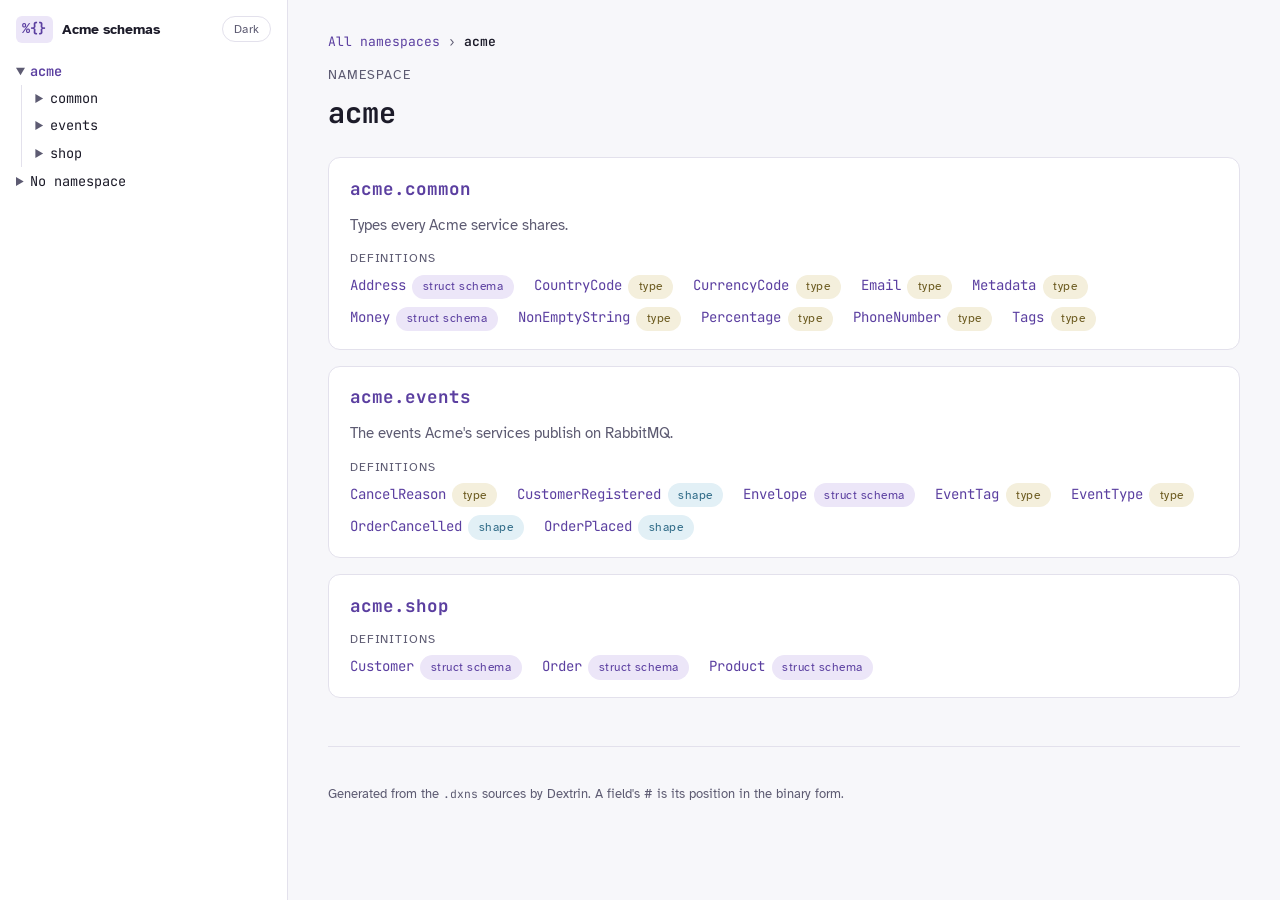
==== example/doc/acme/index.html @ 808d580c "Merge branch 'feat/schema-docs' into develop" ====
<!doctype html>
<html lang="en">
<head>
<meta charset="utf-8">
<meta name="viewport" content="width=device-width, initial-scale=1, viewport-fit=cover">
<meta name="claude:viewport-fit-sides" content="cover">
<title>acme · Acme schemas</title>
<link rel="preconnect" href="https://fonts.googleapis.com">
<link rel="preconnect" href="https://fonts.gstatic.com" crossorigin>
<link rel="stylesheet" href="https://fonts.googleapis.com/css2?family=Atkinson+Hyperlegible:ital,wght@0,400;0,700;1,400&family=JetBrains+Mono:wght@400;600&display=swap">
<link rel="stylesheet" href="../style.css">
<script>try { var t = localStorage.getItem("dextrin-docs-theme"); if (t === "light" || t === "dark") document.documentElement.setAttribute("data-theme", t); } catch (e) {}</script>
</head>
<body>
<div class="layout">
  <nav class="sidebar" aria-label="All namespaces and definitions">
    <div class="sidebar-head">
      <a class="brand" href="../index.html"><span class="brand-mark" aria-hidden="true">%{}</span>Acme schemas</a>
      <button class="theme-toggle" type="button" id="theme-toggle" aria-label="Switch between light and dark">Dark</button>
    </div>
    <details class="sidebar-toggle" open>
      <summary>Browse</summary>
      <ul class="tree"><li><details open><summary><a href="../acme/index.html" aria-current="page">acme</a></summary><ul><li><details><summary><a href="../acme/common/index.html">common</a></summary><ul><li class="def-leaf"><a href="../acme/common/index.html#Address"><span class="dot dot-schema" aria-hidden="true"></span>Address</a></li><li class="def-leaf"><a href="../acme/common/index.html#CountryCode"><span class="dot dot-type" aria-hidden="true"></span>CountryCode</a></li><li class="def-leaf"><a href="../acme/common/index.html#CurrencyCode"><span class="dot dot-type" aria-hidden="true"></span>CurrencyCode</a></li><li class="def-leaf"><a href="../acme/common/index.html#Email"><span class="dot dot-type" aria-hidden="true"></span>Email</a></li><li class="def-leaf"><a href="../acme/common/index.html#Metadata"><span class="dot dot-type" aria-hidden="true"></span>Metadata</a></li><li class="def-leaf"><a href="../acme/common/index.html#Money"><span class="dot dot-schema" aria-hidden="true"></span>Money</a></li><li class="def-leaf"><a href="../acme/common/index.html#NonEmptyString"><span class="dot dot-type" aria-hidden="true"></span>NonEmptyString</a></li><li class="def-leaf"><a href="../acme/common/index.html#Percentage"><span class="dot dot-type" aria-hidden="true"></span>Percentage</a></li><li class="def-leaf"><a href="../acme/common/index.html#PhoneNumber"><span class="dot dot-type" aria-hidden="true"></span>PhoneNumber</a></li><li class="def-leaf"><a href="../acme/common/index.html#Tags"><span class="dot dot-type" aria-hidden="true"></span>Tags</a></li></ul></details></li><li><details><summary><a href="../acme/events/index.html">events</a></summary><ul><li class="def-leaf"><a href="../acme/events/index.html#CancelReason"><span class="dot dot-type" aria-hidden="true"></span>CancelReason</a></li><li class="def-leaf"><a href="../acme/events/index.html#CustomerRegistered"><span class="dot dot-shape" aria-hidden="true"></span>CustomerRegistered</a></li><li class="def-leaf"><a href="../acme/events/index.html#Envelope"><span class="dot dot-schema" aria-hidden="true"></span>Envelope</a></li><li class="def-leaf"><a href="../acme/events/index.html#EventTag"><span class="dot dot-type" aria-hidden="true"></span>EventTag</a></li><li class="def-leaf"><a href="../acme/events/index.html#EventType"><span class="dot dot-type" aria-hidden="true"></span>EventType</a></li><li class="def-leaf"><a href="../acme/events/index.html#OrderCancelled"><span class="dot dot-shape" aria-hidden="true"></span>OrderCancelled</a></li><li class="def-leaf"><a href="../acme/events/index.html#OrderPlaced"><span class="dot dot-shape" aria-hidden="true"></span>OrderPlaced</a></li></ul></details></li><li><details><summary><a href="../acme/shop/index.html">shop</a></summary><ul><li class="def-leaf"><a href="../acme/shop/index.html#Customer"><span class="dot dot-schema" aria-hidden="true"></span>Customer</a></li><li class="def-leaf"><a href="../acme/shop/index.html#Order"><span class="dot dot-schema" aria-hidden="true"></span>Order</a><ul><li class="def-leaf"><a href="../acme/shop/index.html#Order.OrderLine"><span class="dot dot-schema" aria-hidden="true"></span>OrderLine</a></li><li class="def-leaf"><a href="../acme/shop/index.html#Order.Quantity"><span class="dot dot-type" aria-hidden="true"></span>Quantity</a></li><li class="def-leaf"><a href="../acme/shop/index.html#Order.Status"><span class="dot dot-type" aria-hidden="true"></span>Status</a></li></ul></li><li class="def-leaf"><a href="../acme/shop/index.html#Product"><span class="dot dot-schema" aria-hidden="true"></span>Product</a><ul><li class="def-leaf"><a href="../acme/shop/index.html#Product.Variant"><span class="dot dot-schema" aria-hidden="true"></span>Variant</a></li></ul></li></ul></details></li></ul></details></li><li><details><summary><a href="../index.html">No namespace</a></summary><ul><li class="def-leaf"><a href="../index.html#HealthCheck"><span class="dot dot-schema" aria-hidden="true"></span>HealthCheck</a></li></ul></details></li></ul>
    </details>
  </nav>
  <main class="main">
    <div class="page">
  <header class="intro">
    <p class="crumbs"><a href="../index.html">All namespaces</a> › <b>acme</b></p>
    <p class="eyebrow">Namespace</p>
    <h1><code>acme</code></h1>
    
    
  </header>
  <div class="sections"><section class="ns-section">
  <h2><a href="../acme/common/index.html"><code>acme.common</code></a></h2>
  <div class="prose summary"><p>Types every Acme service shares.</p></div>
  
  <div class="group"><p class="label">Definitions</p><ul class="links"><li><a href="../acme/common/index.html#Address"><code>Address</code></a><span class="chip chip-schema">struct schema</span></li><li><a href="../acme/common/index.html#CountryCode"><code>CountryCode</code></a><span class="chip chip-type">type</span></li><li><a href="../acme/common/index.html#CurrencyCode"><code>CurrencyCode</code></a><span class="chip chip-type">type</span></li><li><a href="../acme/common/index.html#Email"><code>Email</code></a><span class="chip chip-type">type</span></li><li><a href="../acme/common/index.html#Metadata"><code>Metadata</code></a><span class="chip chip-type">type</span></li><li><a href="../acme/common/index.html#Money"><code>Money</code></a><span class="chip chip-schema">struct schema</span></li><li><a href="../acme/common/index.html#NonEmptyString"><code>NonEmptyString</code></a><span class="chip chip-type">type</span></li><li><a href="../acme/common/index.html#Percentage"><code>Percentage</code></a><span class="chip chip-type">type</span></li><li><a href="../acme/common/index.html#PhoneNumber"><code>PhoneNumber</code></a><span class="chip chip-type">type</span></li><li><a href="../acme/common/index.html#Tags"><code>Tags</code></a><span class="chip chip-type">type</span></li></ul></div>
</section>
<section class="ns-section">
  <h2><a href="../acme/events/index.html"><code>acme.events</code></a></h2>
  <div class="prose summary"><p>The events Acme's services publish on RabbitMQ.</p></div>
  
  <div class="group"><p class="label">Definitions</p><ul class="links"><li><a href="../acme/events/index.html#CancelReason"><code>CancelReason</code></a><span class="chip chip-type">type</span></li><li><a href="../acme/events/index.html#CustomerRegistered"><code>CustomerRegistered</code></a><span class="chip chip-shape">shape</span></li><li><a href="../acme/events/index.html#Envelope"><code>Envelope</code></a><span class="chip chip-schema">struct schema</span></li><li><a href="../acme/events/index.html#EventTag"><code>EventTag</code></a><span class="chip chip-type">type</span></li><li><a href="../acme/events/index.html#EventType"><code>EventType</code></a><span class="chip chip-type">type</span></li><li><a href="../acme/events/index.html#OrderCancelled"><code>OrderCancelled</code></a><span class="chip chip-shape">shape</span></li><li><a href="../acme/events/index.html#OrderPlaced"><code>OrderPlaced</code></a><span class="chip chip-shape">shape</span></li></ul></div>
</section>
<section class="ns-section">
  <h2><a href="../acme/shop/index.html"><code>acme.shop</code></a></h2>
  
  
  <div class="group"><p class="label">Definitions</p><ul class="links"><li><a href="../acme/shop/index.html#Customer"><code>Customer</code></a><span class="chip chip-schema">struct schema</span></li><li><a href="../acme/shop/index.html#Order"><code>Order</code></a><span class="chip chip-schema">struct schema</span></li><li><a href="../acme/shop/index.html#Product"><code>Product</code></a><span class="chip chip-schema">struct schema</span></li></ul></div>
</section>
</div>
  
  
</div>

    <footer class="site-foot"><p>Generated from the <code>.dxns</code> sources by Dextrin. A field's # is its position in the binary form.</p></footer>
  </main>
</div>
<script>(function () {
  var root = document.documentElement, button = document.getElementById("theme-toggle");
  function current() {
    var t = root.getAttribute("data-theme");
    if (t) return t;
    return window.matchMedia && matchMedia("(prefers-color-scheme: dark)").matches ? "dark" : "light";
  }
  function label() {
    var next = current() === "dark" ? "light" : "dark";
    button.textContent = next === "dark" ? "Dark" : "Light";
    button.setAttribute("aria-label", "Switch to " + next);
  }
  button.addEventListener("click", function () {
    var next = current() === "dark" ? "light" : "dark";
    root.setAttribute("data-theme", next);
    try { localStorage.setItem("dextrin-docs-theme", next); } catch (e) {}
    label();
  });
  label();
})();
</script>
</body>
</html>
---- example/doc/style.css ----
/* Layout: a quiet reference -- a namespace rail, a page of definition
   cards, each field a table row with its binary position first.
   Iodine violet: dextrin turns violet-brown with iodine. */
:root {
  --bg: #f7f7fa;
  --surface: #ffffff;
  --ink: #1c1b29;
  --muted: #5d5b72;
  --rule: #e3e1ec;
  --accent: #5b3fa0;
  --accent-soft: #ece6f8;
  --code-bg: #f1eff7;
  --kw: #7a3e6a;
  --str: #2f6b4f;
  --shape: #2e6a87;
  --shape-soft: #e2f0f6;
  --type: #6b5a1f;
  --type-soft: #f4efdc;
  --font-body: "Atkinson Hyperlegible", "Segoe UI", system-ui, sans-serif;
  --font-code: "JetBrains Mono", ui-monospace, "SFMono-Regular", Menlo, monospace;
  --step--1: 0.8125rem;
  --step-0: 1rem;
  --step-1: 1.25rem;
  --step-2: 1.6rem;
  --step-3: 2.1rem;
}
@media (prefers-color-scheme: dark) {
  :root:not([data-theme="light"]) {
    --bg: #14131c; --surface: #1c1b27; --ink: #ecebf4; --muted: #a6a3bd; --rule: #2f2d3e;
    --accent: #b9a4f0; --accent-soft: #2c2445; --code-bg: #24222f; --kw: #e2a3cf; --str: #8fd3ad;
    --shape: #8cc9e6; --shape-soft: #1d3340; --type: #e3cf88; --type-soft: #35301c;
    color-scheme: dark;
  }
}
:root[data-theme="dark"] {
  --bg: #14131c; --surface: #1c1b27; --ink: #ecebf4; --muted: #a6a3bd; --rule: #2f2d3e;
  --accent: #b9a4f0; --accent-soft: #2c2445; --code-bg: #24222f; --kw: #e2a3cf; --str: #8fd3ad;
  --shape: #8cc9e6; --shape-soft: #1d3340; --type: #e3cf88; --type-soft: #35301c;
  color-scheme: dark;
}
*, *::before, *::after { box-sizing: border-box; }
html { -webkit-text-size-adjust: 100%; }
body {
  margin: 0; background: var(--bg); color: var(--ink);
  font-family: var(--font-body); font-size: var(--step-0); line-height: 1.6;
}
code, pre { font-family: var(--font-code); font-size: 0.875em; }
a { color: var(--accent); text-underline-offset: 0.18em; }
a:focus-visible, summary:focus-visible { outline: 2px solid var(--accent); outline-offset: 2px; border-radius: 3px; }
h1, h2, h3 { text-wrap: balance; line-height: 1.25; margin: 0; }

/* The sidebar holds the far left edge on every page and scrolls on its
   own; the page beside it. Below 52rem it moves on top, folded. */
.layout { display: grid; grid-template-columns: minmax(15rem, 18rem) minmax(0, 1fr); min-height: 100vh; }
.sidebar {
  position: sticky; top: 0; align-self: start; height: 100vh; overflow-y: auto;
  background: var(--surface); border-right: 1px solid var(--rule);
  padding-block: calc(1rem + env(safe-area-inset-top, 0px)) 2rem;
  padding-left: max(16px, env(safe-area-inset-left, 0px)); padding-right: 1rem;
  display: grid; align-content: start; gap: 1rem; font-size: 0.9rem;
}
.sidebar-head { display: flex; align-items: center; justify-content: space-between; gap: 0.75rem; }
.brand { display: inline-flex; align-items: center; gap: 0.6rem; font-weight: 700; color: var(--ink); text-decoration: none; min-width: 0; }
.theme-toggle {
  font: inherit; font-size: 0.75rem; letter-spacing: 0.04em; color: var(--muted); background: transparent;
  border: 1px solid var(--rule); border-radius: 999px; padding: 0.15rem 0.65rem; cursor: pointer; flex: none;
}
.theme-toggle:hover { color: var(--accent); border-color: var(--accent); }
.theme-toggle:focus-visible { outline: 2px solid var(--accent); outline-offset: 2px; }
.brand-mark { font-family: var(--font-code); font-size: 0.85rem; color: var(--accent); background: var(--accent-soft); border-radius: 6px; padding: 0.15rem 0.4rem; }
.sidebar-toggle > summary { display: none; }
.tree, .tree ul { list-style: none; margin: 0; padding: 0; }
.tree ul { padding-left: 0.85rem; margin-left: 0.3rem; border-left: 1px solid var(--rule); }
.tree li { padding: 0.08rem 0; }
.tree summary { cursor: pointer; font-family: var(--font-code); font-size: 0.85rem; padding: 0.1rem 0; }
.tree summary::marker { color: var(--muted); }
.tree a { color: var(--ink); text-decoration: none; font-family: var(--font-code); font-size: 0.85rem; }
.tree a:hover { color: var(--accent); }
.tree a[aria-current="page"] { color: var(--accent); font-weight: 600; }
.def-leaf > a { display: inline-flex; align-items: center; gap: 0.4rem; }
.dot { width: 0.45rem; height: 0.45rem; border-radius: 50%; flex: none; }
.dot-schema { background: var(--accent); }
.dot-shape { background: var(--shape); }
.dot-type { background: var(--type); }

.main {
  min-width: 0; padding-block: 2rem 0;
  padding-left: max(16px, 2.5rem); padding-right: max(16px, env(safe-area-inset-right, 0px), 2.5rem);
}
.page { display: grid; gap: 1.5rem; max-width: 64rem; }
.eyebrow { margin: 0 0 0.35rem; font-size: var(--step--1); letter-spacing: 0.08em; text-transform: uppercase; color: var(--muted); }
h1 { font-size: var(--step-3); }
h1 code { font-size: 0.85em; }
.lede { color: var(--muted); max-width: 40rem; margin: 0.75rem 0 0; }
.intro .prose { margin-top: 1rem; }
.crumbs { margin: 0 0 0.75rem; font-family: var(--font-code); font-size: var(--step--1); color: var(--muted); }
.crumbs a { text-decoration: none; }
.crumbs b { color: var(--ink); font-weight: 600; }

.sections { display: grid; gap: 1rem; }
.ns-section { background: var(--surface); border: 1px solid var(--rule); border-radius: 12px; padding: 1.1rem 1.3rem; display: grid; gap: 0.75rem; min-width: 0; }
.ns-section h2 { font-size: var(--step-1); }
.ns-section h2 a { text-decoration: none; }
.ns-section .summary { color: var(--muted); font-size: 0.95rem; }
.group { display: grid; gap: 0.35rem; }
.group .label { margin: 0; }
.links { list-style: none; margin: 0; padding: 0; display: flex; flex-wrap: wrap; gap: 0.4rem 1.25rem; }
.links li { display: inline-flex; align-items: baseline; gap: 0.4rem; }
.links a { text-decoration: none; }
.count { font-size: 0.75rem; color: var(--muted); font-variant-numeric: tabular-nums; }
.own-heading { font-size: var(--step-1); margin-top: 0.5rem; }

.def { background: var(--surface); border: 1px solid var(--rule); border-radius: 12px; padding: 1.25rem 1.4rem; display: grid; gap: 0.9rem; min-width: 0; scroll-margin-top: 1rem; }
.def-head { display: grid; gap: 0.35rem; }
.def-head h2 { font-size: var(--step-2); }
.def-head .self { color: var(--ink); text-decoration: none; }
.def-head .self:hover { color: var(--accent); }
.full-name { margin: 0; font-size: var(--step--1); color: var(--muted); }
.chips { display: flex; flex-wrap: wrap; gap: 0.4rem; }
.chip { font-size: 0.75rem; letter-spacing: 0.04em; border-radius: 999px; padding: 0.1rem 0.6rem; border: 1px solid transparent; }
.chip-schema { background: var(--accent-soft); color: var(--accent); }
.chip-shape { background: var(--shape-soft); color: var(--shape); }
.chip-type { background: var(--type-soft); color: var(--type); }
.chip-internal { border-color: var(--rule); color: var(--muted); }
.chip-version { border-color: var(--accent); color: var(--accent); font-family: var(--font-code); }
.chip-quiet { color: var(--muted); }

.prose { max-width: 42rem; }
.prose > * + * { margin-top: 0.6rem; }
.prose p, .prose ul, .prose ol { margin: 0; }
.prose ul, .prose ol { padding-left: 1.2rem; }
.prose code, .notes code, .used-by code { background: var(--code-bg); border-radius: 4px; padding: 0.05rem 0.3rem; }
.version-note { color: var(--muted); font-size: 0.95rem; }
.label { font-size: 0.72rem; letter-spacing: 0.08em; text-transform: uppercase; color: var(--muted); }

.table-wrap { overflow-x: auto; }
table.fields { width: 100%; border-collapse: collapse; font-size: 0.95rem; }
.fields th, .fields td { text-align: left; vertical-align: top; padding: 0.55rem 0.75rem 0.55rem 0; border-top: 1px solid var(--rule); }
.fields thead th { border-top: 0; font-size: 0.72rem; letter-spacing: 0.08em; text-transform: uppercase; color: var(--muted); font-weight: 400; }
.fields .pos { width: 2.5rem; font-variant-numeric: tabular-nums; color: var(--muted); font-family: var(--font-code); font-size: var(--step--1); }
.fields .field { white-space: nowrap; font-weight: 400; }
.fields .field code { font-weight: 600; }
.opt { display: block; font-size: 0.72rem; color: var(--muted); letter-spacing: 0.04em; }
.fields .type { min-width: 12rem; }
.fields .notes { min-width: 14rem; color: var(--ink); }
.fields .notes p + p { margin-top: 0.4rem; }
.fields .notes p { margin: 0; }
.default { margin-top: 0.3rem; }
.kw { color: var(--kw); }
.str { color: var(--str); }
.sym { color: var(--muted); }
a.ref { text-decoration: none; border-bottom: 1px solid var(--accent-soft); }
a.ref:hover { border-bottom-color: var(--accent); }

.case { display: inline-grid; gap: 0.3rem; vertical-align: top; }
.case-field { font-weight: 600; }
.case table { border-collapse: collapse; }
.case td { padding: 0.15rem 0.9rem 0.15rem 0; border-top: 1px dashed var(--rule); white-space: nowrap; }

.type-def .expr { margin: 0.3rem 0 0; background: var(--code-bg); border-radius: 8px; padding: 0.75rem 0.9rem; overflow-x: auto; white-space: pre-wrap; }
.file { margin: 0; font-family: var(--font-code); font-size: 0.75rem; color: var(--muted); }
details.older { border-top: 1px dashed var(--rule); padding-top: 0.75rem; }
details.older summary { cursor: pointer; color: var(--muted); }
details.older summary .file { display: inline; margin-left: 0.5rem; }
details.older[open] > *:not(summary) { margin-top: 0.75rem; }
.used-by { margin: 0; font-size: 0.95rem; display: flex; flex-wrap: wrap; gap: 0.4rem; align-items: baseline; }

.site-foot { margin-top: 3rem; padding-block: 1.5rem 2.5rem; color: var(--muted); font-size: var(--step--1); border-top: 1px solid var(--rule); max-width: 64rem; }

@media (max-width: 52rem) {
  .layout { grid-template-columns: minmax(0, 1fr); }
  .sidebar { position: static; height: auto; border-right: 0; border-bottom: 1px solid var(--rule); padding-right: max(16px, env(safe-area-inset-right, 0px)); }
  .sidebar-toggle > summary { display: list-item; cursor: pointer; color: var(--muted); }
  .main { padding-left: max(16px, env(safe-area-inset-left, 0px)); padding-right: max(16px, env(safe-area-inset-right, 0px)); }
  .def { padding: 1rem; }
}
@media (prefers-reduced-motion: reduce) { * { scroll-behavior: auto; } }
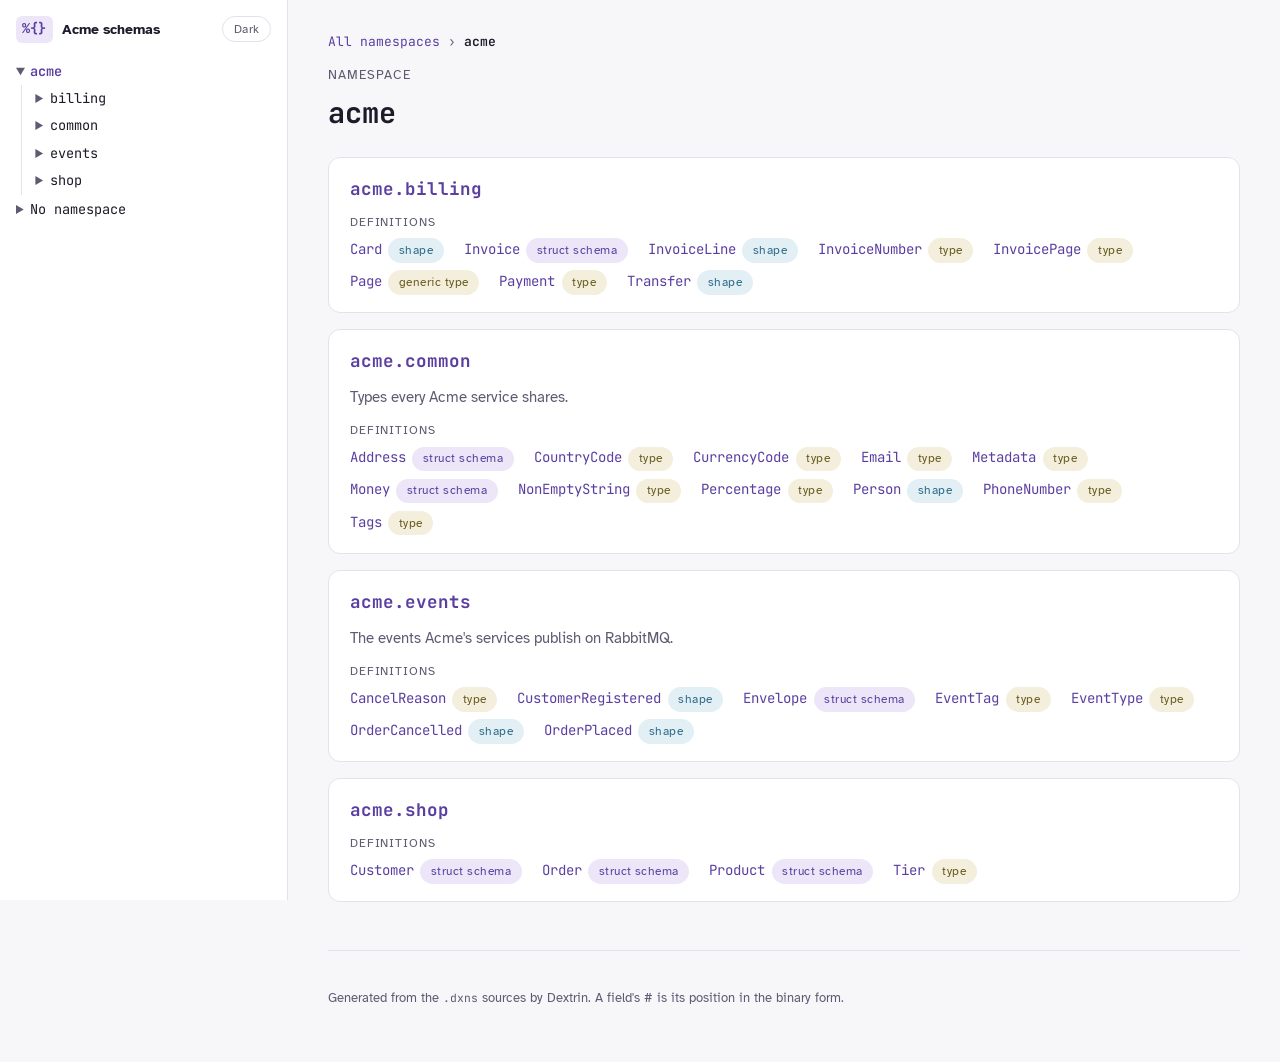
==== commit 9cb8c470: "feat(docs): show bases, left-out fields, extras, type versions, pins, deprecation, generics and the " ====
--- a/example/doc/acme/index.html
+++ b/example/doc/acme/index.html
@@ -20,7 +20,7 @@
     </div>
     <details class="sidebar-toggle" open>
       <summary>Browse</summary>
-      <ul class="tree"><li><details open><summary><a href="../acme/index.html" aria-current="page">acme</a></summary><ul><li><details><summary><a href="../acme/common/index.html">common</a></summary><ul><li class="def-leaf"><a href="../acme/common/index.html#Address"><span class="dot dot-schema" aria-hidden="true"></span>Address</a></li><li class="def-leaf"><a href="../acme/common/index.html#CountryCode"><span class="dot dot-type" aria-hidden="true"></span>CountryCode</a></li><li class="def-leaf"><a href="../acme/common/index.html#CurrencyCode"><span class="dot dot-type" aria-hidden="true"></span>CurrencyCode</a></li><li class="def-leaf"><a href="../acme/common/index.html#Email"><span class="dot dot-type" aria-hidden="true"></span>Email</a></li><li class="def-leaf"><a href="../acme/common/index.html#Metadata"><span class="dot dot-type" aria-hidden="true"></span>Metadata</a></li><li class="def-leaf"><a href="../acme/common/index.html#Money"><span class="dot dot-schema" aria-hidden="true"></span>Money</a></li><li class="def-leaf"><a href="../acme/common/index.html#NonEmptyString"><span class="dot dot-type" aria-hidden="true"></span>NonEmptyString</a></li><li class="def-leaf"><a href="../acme/common/index.html#Percentage"><span class="dot dot-type" aria-hidden="true"></span>Percentage</a></li><li class="def-leaf"><a href="../acme/common/index.html#PhoneNumber"><span class="dot dot-type" aria-hidden="true"></span>PhoneNumber</a></li><li class="def-leaf"><a href="../acme/common/index.html#Tags"><span class="dot dot-type" aria-hidden="true"></span>Tags</a></li></ul></details></li><li><details><summary><a href="../acme/events/index.html">events</a></summary><ul><li class="def-leaf"><a href="../acme/events/index.html#CancelReason"><span class="dot dot-type" aria-hidden="true"></span>CancelReason</a></li><li class="def-leaf"><a href="../acme/events/index.html#CustomerRegistered"><span class="dot dot-shape" aria-hidden="true"></span>CustomerRegistered</a></li><li class="def-leaf"><a href="../acme/events/index.html#Envelope"><span class="dot dot-schema" aria-hidden="true"></span>Envelope</a></li><li class="def-leaf"><a href="../acme/events/index.html#EventTag"><span class="dot dot-type" aria-hidden="true"></span>EventTag</a></li><li class="def-leaf"><a href="../acme/events/index.html#EventType"><span class="dot dot-type" aria-hidden="true"></span>EventType</a></li><li class="def-leaf"><a href="../acme/events/index.html#OrderCancelled"><span class="dot dot-shape" aria-hidden="true"></span>OrderCancelled</a></li><li class="def-leaf"><a href="../acme/events/index.html#OrderPlaced"><span class="dot dot-shape" aria-hidden="true"></span>OrderPlaced</a></li></ul></details></li><li><details><summary><a href="../acme/shop/index.html">shop</a></summary><ul><li class="def-leaf"><a href="../acme/shop/index.html#Customer"><span class="dot dot-schema" aria-hidden="true"></span>Customer</a></li><li class="def-leaf"><a href="../acme/shop/index.html#Order"><span class="dot dot-schema" aria-hidden="true"></span>Order</a><ul><li class="def-leaf"><a href="../acme/shop/index.html#Order.OrderLine"><span class="dot dot-schema" aria-hidden="true"></span>OrderLine</a></li><li class="def-leaf"><a href="../acme/shop/index.html#Order.Quantity"><span class="dot dot-type" aria-hidden="true"></span>Quantity</a></li><li class="def-leaf"><a href="../acme/shop/index.html#Order.Status"><span class="dot dot-type" aria-hidden="true"></span>Status</a></li></ul></li><li class="def-leaf"><a href="../acme/shop/index.html#Product"><span class="dot dot-schema" aria-hidden="true"></span>Product</a><ul><li class="def-leaf"><a href="../acme/shop/index.html#Product.Variant"><span class="dot dot-schema" aria-hidden="true"></span>Variant</a></li></ul></li></ul></details></li></ul></details></li><li><details><summary><a href="../index.html">No namespace</a></summary><ul><li class="def-leaf"><a href="../index.html#HealthCheck"><span class="dot dot-schema" aria-hidden="true"></span>HealthCheck</a></li></ul></details></li></ul>
+      <ul class="tree"><li><details open><summary><a href="../acme/index.html" aria-current="page">acme</a></summary><ul><li><details><summary><a href="../acme/billing/index.html">billing</a></summary><ul><li class="def-leaf"><a href="../acme/billing/index.html#Card"><span class="dot dot-shape" aria-hidden="true"></span>Card</a></li><li class="def-leaf"><a href="../acme/billing/index.html#Invoice"><span class="dot dot-schema" aria-hidden="true"></span>Invoice</a></li><li class="def-leaf"><a href="../acme/billing/index.html#InvoiceLine"><span class="dot dot-shape" aria-hidden="true"></span>InvoiceLine</a></li><li class="def-leaf"><a href="../acme/billing/index.html#InvoiceNumber"><span class="dot dot-type" aria-hidden="true"></span>InvoiceNumber</a></li><li class="def-leaf"><a href="../acme/billing/index.html#InvoicePage"><span class="dot dot-type" aria-hidden="true"></span>InvoicePage</a></li><li class="def-leaf"><a href="../acme/billing/index.html#Page"><span class="dot dot-type" aria-hidden="true"></span>Page</a></li><li class="def-leaf"><a href="../acme/billing/index.html#Payment"><span class="dot dot-type" aria-hidden="true"></span>Payment</a></li><li class="def-leaf"><a href="../acme/billing/index.html#Transfer"><span class="dot dot-shape" aria-hidden="true"></span>Transfer</a></li></ul></details></li><li><details><summary><a href="../acme/common/index.html">common</a></summary><ul><li class="def-leaf"><a href="../acme/common/index.html#Address"><span class="dot dot-schema" aria-hidden="true"></span>Address</a></li><li class="def-leaf"><a href="../acme/common/index.html#CountryCode"><span class="dot dot-type" aria-hidden="true"></span>CountryCode</a></li><li class="def-leaf"><a href="../acme/common/index.html#CurrencyCode"><span class="dot dot-type" aria-hidden="true"></span>CurrencyCode</a></li><li class="def-leaf"><a href="../acme/common/index.html#Email"><span class="dot dot-type" aria-hidden="true"></span>Email</a></li><li class="def-leaf"><a href="../acme/common/index.html#Metadata"><span class="dot dot-type" aria-hidden="true"></span>Metadata</a></li><li class="def-leaf"><a href="../acme/common/index.html#Money"><span class="dot dot-schema" aria-hidden="true"></span>Money</a></li><li class="def-leaf"><a href="../acme/common/index.html#NonEmptyString"><span class="dot dot-type" aria-hidden="true"></span>NonEmptyString</a></li><li class="def-leaf"><a href="../acme/common/index.html#Percentage"><span class="dot dot-type" aria-hidden="true"></span>Percentage</a></li><li class="def-leaf"><a href="../acme/common/index.html#Person"><span class="dot dot-shape" aria-hidden="true"></span>Person</a></li><li class="def-leaf"><a href="../acme/common/index.html#PhoneNumber"><span class="dot dot-type" aria-hidden="true"></span>PhoneNumber</a></li><li class="def-leaf"><a href="../acme/common/index.html#Tags"><span class="dot dot-type" aria-hidden="true"></span>Tags</a></li></ul></details></li><li><details><summary><a href="../acme/events/index.html">events</a></summary><ul><li class="def-leaf"><a href="../acme/events/index.html#CancelReason"><span class="dot dot-type" aria-hidden="true"></span>CancelReason</a></li><li class="def-leaf"><a href="../acme/events/index.html#CustomerRegistered"><span class="dot dot-shape" aria-hidden="true"></span>CustomerRegistered</a></li><li class="def-leaf"><a href="../acme/events/index.html#Envelope"><span class="dot dot-schema" aria-hidden="true"></span>Envelope</a></li><li class="def-leaf"><a href="../acme/events/index.html#EventTag"><span class="dot dot-type" aria-hidden="true"></span>EventTag</a></li><li class="def-leaf"><a href="../acme/events/index.html#EventType"><span class="dot dot-type" aria-hidden="true"></span>EventType</a></li><li class="def-leaf"><a href="../acme/events/index.html#OrderCancelled"><span class="dot dot-shape" aria-hidden="true"></span>OrderCancelled</a></li><li class="def-leaf"><a href="../acme/events/index.html#OrderPlaced"><span class="dot dot-shape" aria-hidden="true"></span>OrderPlaced</a></li></ul></details></li><li><details><summary><a href="../acme/shop/index.html">shop</a></summary><ul><li class="def-leaf"><a href="../acme/shop/index.html#Customer"><span class="dot dot-schema" aria-hidden="true"></span>Customer</a></li><li class="def-leaf"><a href="../acme/shop/index.html#Order"><span class="dot dot-schema" aria-hidden="true"></span>Order</a><ul><li class="def-leaf"><a href="../acme/shop/index.html#Order.OrderLine"><span class="dot dot-schema" aria-hidden="true"></span>OrderLine</a></li><li class="def-leaf"><a href="../acme/shop/index.html#Order.Quantity"><span class="dot dot-type" aria-hidden="true"></span>Quantity</a></li><li class="def-leaf"><a href="../acme/shop/index.html#Order.Status"><span class="dot dot-type" aria-hidden="true"></span>Status</a></li></ul></li><li class="def-leaf"><a href="../acme/shop/index.html#Product"><span class="dot dot-schema" aria-hidden="true"></span>Product</a><ul><li class="def-leaf"><a href="../acme/shop/index.html#Product.Variant"><span class="dot dot-schema" aria-hidden="true"></span>Variant</a></li></ul></li><li class="def-leaf"><a href="../acme/shop/index.html#Tier"><span class="dot dot-type" aria-hidden="true"></span>Tier</a></li></ul></details></li></ul></details></li><li><details><summary><a href="../index.html">No namespace</a></summary><ul><li class="def-leaf"><a href="../index.html#HealthCheck"><span class="dot dot-schema" aria-hidden="true"></span>HealthCheck</a></li></ul></details></li></ul>
     </details>
   </nav>
   <main class="main">
@@ -33,10 +33,16 @@
     
   </header>
   <div class="sections"><section class="ns-section">
+  <h2><a href="../acme/billing/index.html"><code>acme.billing</code></a></h2>
+  
+  
+  <div class="group"><p class="label">Definitions</p><ul class="links"><li><a href="../acme/billing/index.html#Card"><code>Card</code></a><span class="chip chip-shape">shape</span></li><li><a href="../acme/billing/index.html#Invoice"><code>Invoice</code></a><span class="chip chip-schema">struct schema</span></li><li><a href="../acme/billing/index.html#InvoiceLine"><code>InvoiceLine</code></a><span class="chip chip-shape">shape</span></li><li><a href="../acme/billing/index.html#InvoiceNumber"><code>InvoiceNumber</code></a><span class="chip chip-type">type</span></li><li><a href="../acme/billing/index.html#InvoicePage"><code>InvoicePage</code></a><span class="chip chip-type">type</span></li><li><a href="../acme/billing/index.html#Page"><code>Page</code></a><span class="chip chip-type">generic type</span></li><li><a href="../acme/billing/index.html#Payment"><code>Payment</code></a><span class="chip chip-type">type</span></li><li><a href="../acme/billing/index.html#Transfer"><code>Transfer</code></a><span class="chip chip-shape">shape</span></li></ul></div>
+</section>
+<section class="ns-section">
   <h2><a href="../acme/common/index.html"><code>acme.common</code></a></h2>
   <div class="prose summary"><p>Types every Acme service shares.</p></div>
   
-  <div class="group"><p class="label">Definitions</p><ul class="links"><li><a href="../acme/common/index.html#Address"><code>Address</code></a><span class="chip chip-schema">struct schema</span></li><li><a href="../acme/common/index.html#CountryCode"><code>CountryCode</code></a><span class="chip chip-type">type</span></li><li><a href="../acme/common/index.html#CurrencyCode"><code>CurrencyCode</code></a><span class="chip chip-type">type</span></li><li><a href="../acme/common/index.html#Email"><code>Email</code></a><span class="chip chip-type">type</span></li><li><a href="../acme/common/index.html#Metadata"><code>Metadata</code></a><span class="chip chip-type">type</span></li><li><a href="../acme/common/index.html#Money"><code>Money</code></a><span class="chip chip-schema">struct schema</span></li><li><a href="../acme/common/index.html#NonEmptyString"><code>NonEmptyString</code></a><span class="chip chip-type">type</span></li><li><a href="../acme/common/index.html#Percentage"><code>Percentage</code></a><span class="chip chip-type">type</span></li><li><a href="../acme/common/index.html#PhoneNumber"><code>PhoneNumber</code></a><span class="chip chip-type">type</span></li><li><a href="../acme/common/index.html#Tags"><code>Tags</code></a><span class="chip chip-type">type</span></li></ul></div>
+  <div class="group"><p class="label">Definitions</p><ul class="links"><li><a href="../acme/common/index.html#Address"><code>Address</code></a><span class="chip chip-schema">struct schema</span></li><li><a href="../acme/common/index.html#CountryCode"><code>CountryCode</code></a><span class="chip chip-type">type</span></li><li><a href="../acme/common/index.html#CurrencyCode"><code>CurrencyCode</code></a><span class="chip chip-type">type</span></li><li><a href="../acme/common/index.html#Email"><code>Email</code></a><span class="chip chip-type">type</span></li><li><a href="../acme/common/index.html#Metadata"><code>Metadata</code></a><span class="chip chip-type">type</span></li><li><a href="../acme/common/index.html#Money"><code>Money</code></a><span class="chip chip-schema">struct schema</span></li><li><a href="../acme/common/index.html#NonEmptyString"><code>NonEmptyString</code></a><span class="chip chip-type">type</span></li><li><a href="../acme/common/index.html#Percentage"><code>Percentage</code></a><span class="chip chip-type">type</span></li><li><a href="../acme/common/index.html#Person"><code>Person</code></a><span class="chip chip-shape">shape</span></li><li><a href="../acme/common/index.html#PhoneNumber"><code>PhoneNumber</code></a><span class="chip chip-type">type</span></li><li><a href="../acme/common/index.html#Tags"><code>Tags</code></a><span class="chip chip-type">type</span></li></ul></div>
 </section>
 <section class="ns-section">
   <h2><a href="../acme/events/index.html"><code>acme.events</code></a></h2>
@@ -48,7 +54,7 @@
   <h2><a href="../acme/shop/index.html"><code>acme.shop</code></a></h2>
   
   
-  <div class="group"><p class="label">Definitions</p><ul class="links"><li><a href="../acme/shop/index.html#Customer"><code>Customer</code></a><span class="chip chip-schema">struct schema</span></li><li><a href="../acme/shop/index.html#Order"><code>Order</code></a><span class="chip chip-schema">struct schema</span></li><li><a href="../acme/shop/index.html#Product"><code>Product</code></a><span class="chip chip-schema">struct schema</span></li></ul></div>
+  <div class="group"><p class="label">Definitions</p><ul class="links"><li><a href="../acme/shop/index.html#Customer"><code>Customer</code></a><span class="chip chip-schema">struct schema</span></li><li><a href="../acme/shop/index.html#Order"><code>Order</code></a><span class="chip chip-schema">struct schema</span></li><li><a href="../acme/shop/index.html#Product"><code>Product</code></a><span class="chip chip-schema">struct schema</span></li><li><a href="../acme/shop/index.html#Tier"><code>Tier</code></a><span class="chip chip-type">type</span></li></ul></div>
 </section>
 </div>
   
--- a/example/doc/style.css
+++ b/example/doc/style.css
@@ -16,6 +16,8 @@
   --shape-soft: #e2f0f6;
   --type: #6b5a1f;
   --type-soft: #f4efdc;
+  --warn: #8a3b12;
+  --warn-soft: #fbe9df;
   --font-body: "Atkinson Hyperlegible", "Segoe UI", system-ui, sans-serif;
   --font-code: "JetBrains Mono", ui-monospace, "SFMono-Regular", Menlo, monospace;
   --step--1: 0.8125rem;
@@ -29,6 +31,7 @@
     --bg: #14131c; --surface: #1c1b27; --ink: #ecebf4; --muted: #a6a3bd; --rule: #2f2d3e;
     --accent: #b9a4f0; --accent-soft: #2c2445; --code-bg: #24222f; --kw: #e2a3cf; --str: #8fd3ad;
     --shape: #8cc9e6; --shape-soft: #1d3340; --type: #e3cf88; --type-soft: #35301c;
+    --warn: #f0a37a; --warn-soft: #3a2218;
     color-scheme: dark;
   }
 }
@@ -36,6 +39,7 @@
   --bg: #14131c; --surface: #1c1b27; --ink: #ecebf4; --muted: #a6a3bd; --rule: #2f2d3e;
   --accent: #b9a4f0; --accent-soft: #2c2445; --code-bg: #24222f; --kw: #e2a3cf; --str: #8fd3ad;
   --shape: #8cc9e6; --shape-soft: #1d3340; --type: #e3cf88; --type-soft: #35301c;
+  --warn: #f0a37a; --warn-soft: #3a2218;
   color-scheme: dark;
 }
 *, *::before, *::after { box-sizing: border-box; }
@@ -124,6 +128,23 @@
 .chip-internal { border-color: var(--rule); color: var(--muted); }
 .chip-version { border-color: var(--accent); color: var(--accent); font-family: var(--font-code); }
 .chip-quiet { color: var(--muted); }
+.chip-deprecated { background: var(--warn-soft); color: var(--warn); }
+.chip-read-only, .chip-write-only, .chip-key, .chip-visibility { border-color: var(--rule); color: var(--muted); }
+.chip-secret { background: var(--warn-soft); color: var(--warn); }
+.chip-discriminator { border-color: var(--type); color: var(--type); font-family: var(--font-code); }
+.bases { margin: 0; font-family: var(--font-code); font-size: 0.9rem; }
+.provenance { margin-left: 0.5rem; }
+.fields tr.dropped .field code, .fields tr.closed .field code { font-weight: 400; color: var(--muted); }
+.fields tr.dropped .notes, .fields tr.closed .notes, .fields tr.extras .notes { color: var(--muted); }
+.def-head .title { margin: 0; font-size: var(--step-0); color: var(--ink); }
+.examples, .meta { margin: 0.6rem 0 0; }
+.examples ul { margin: 0.2rem 0 0; padding-left: 1.2rem; }
+.meta dt, .meta dd { display: inline; margin: 0; }
+.meta dd { margin-right: 1rem; }
+.meta dt::after { content: " = "; color: var(--muted); }
+.values, .messages, .params { margin: 0.6rem 0 0; }
+.values dt, .messages dt, .params dt { margin-top: 0.2rem; }
+.values dd, .messages dd, .params dd { margin: 0 0 0 1.2rem; }
 
 .prose { max-width: 42rem; }
 .prose > * + * { margin-top: 0.6rem; }
